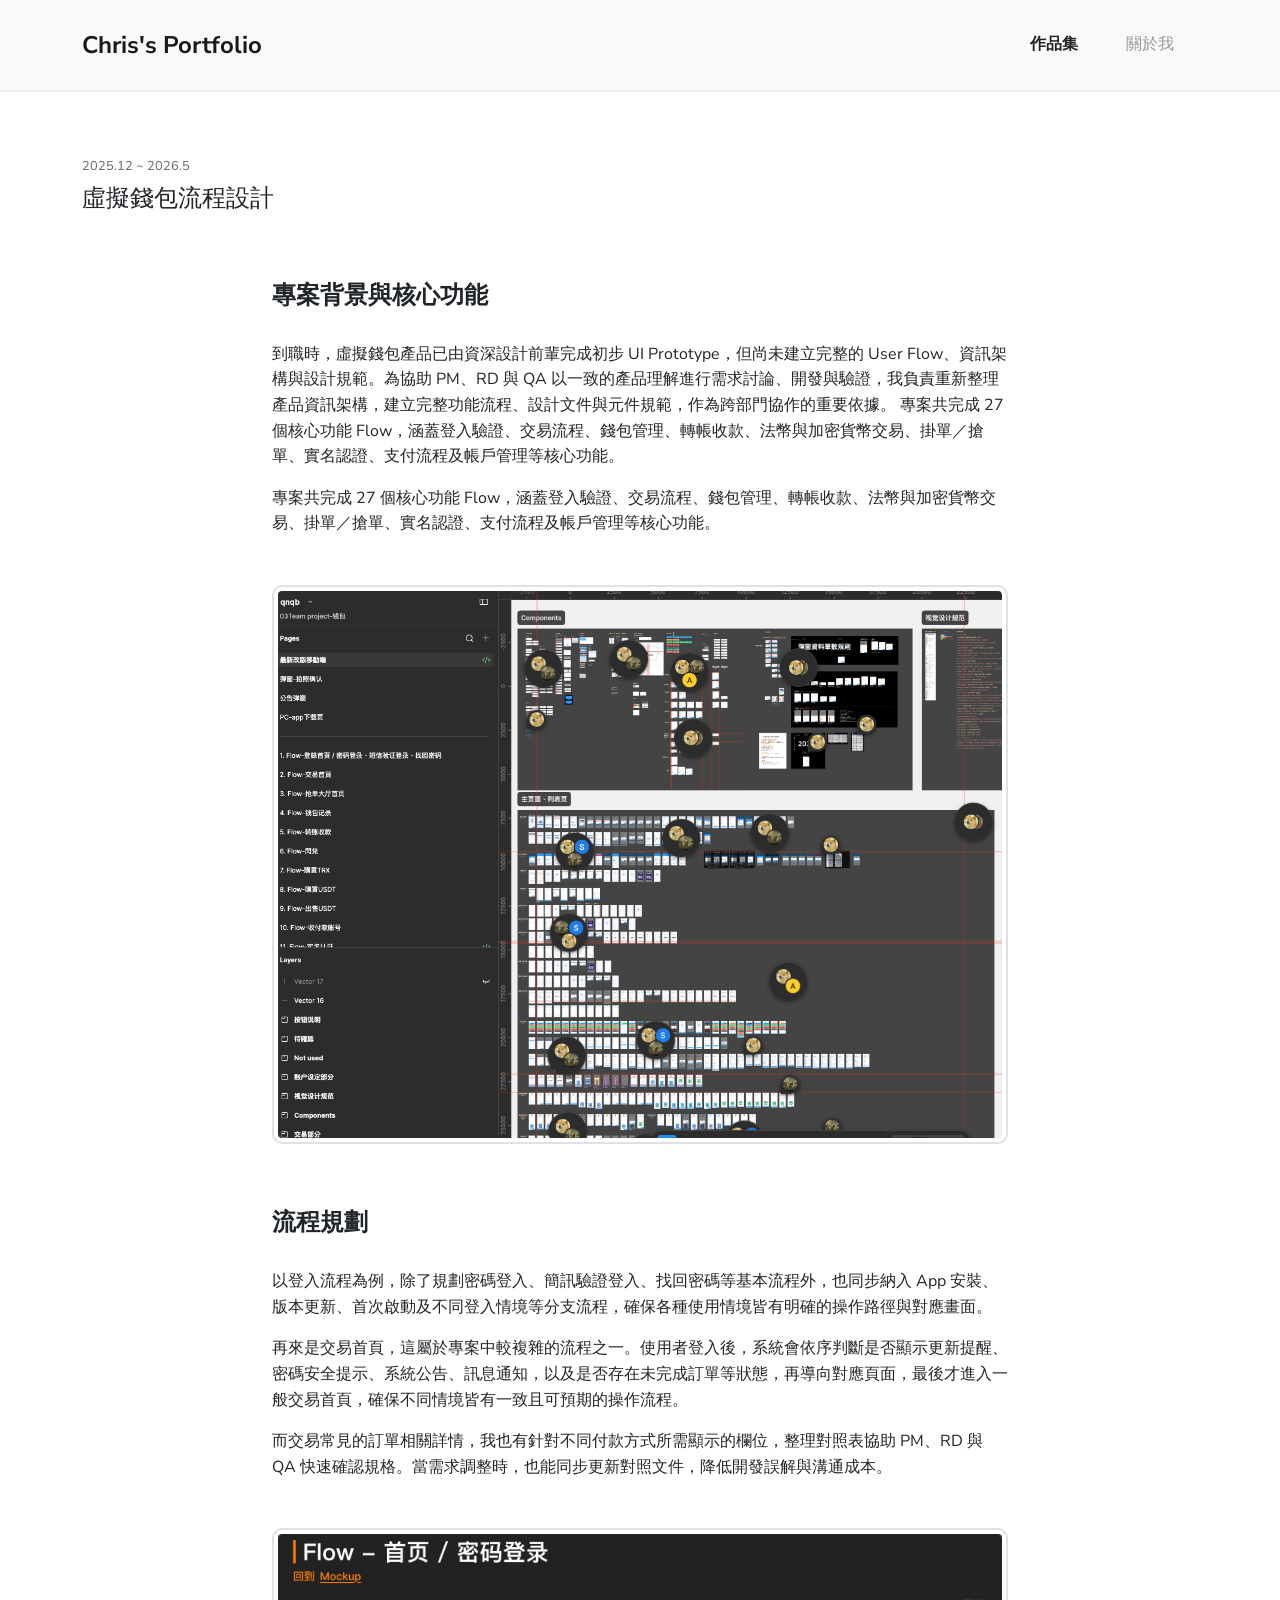
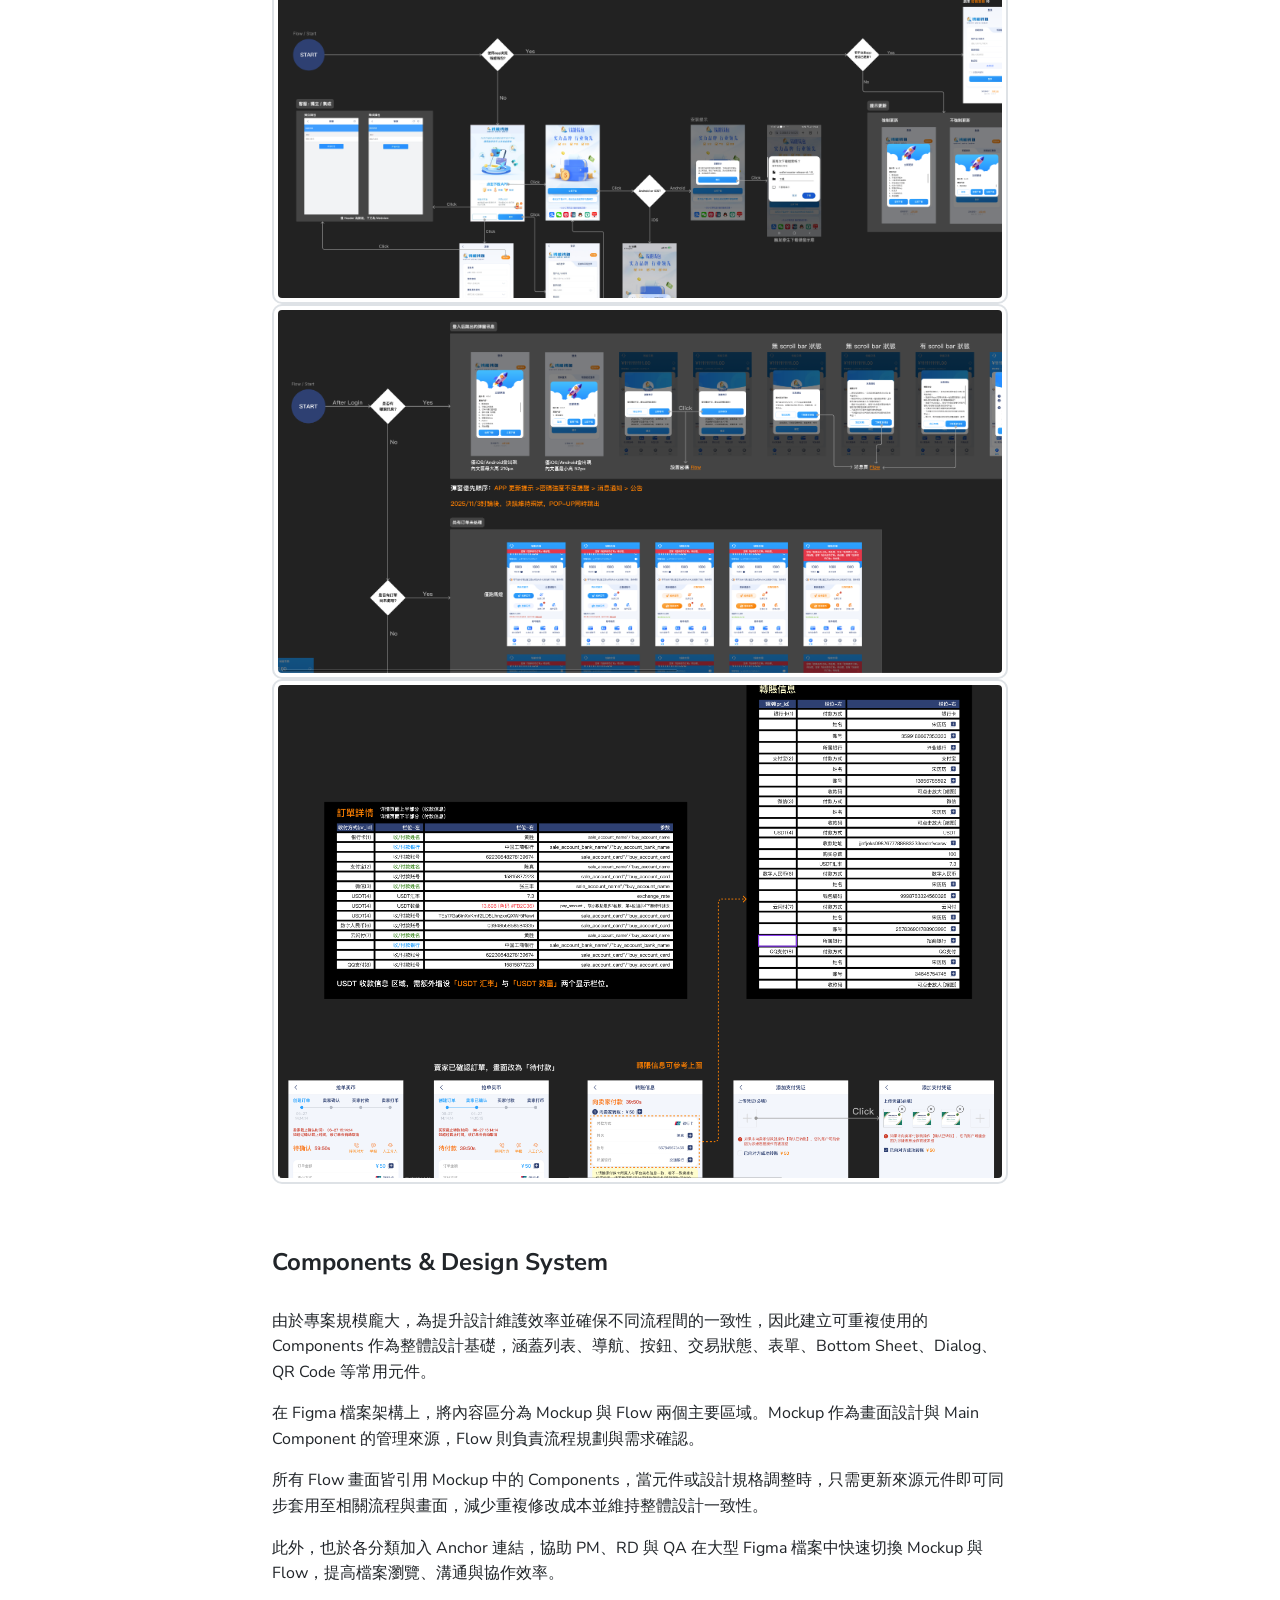
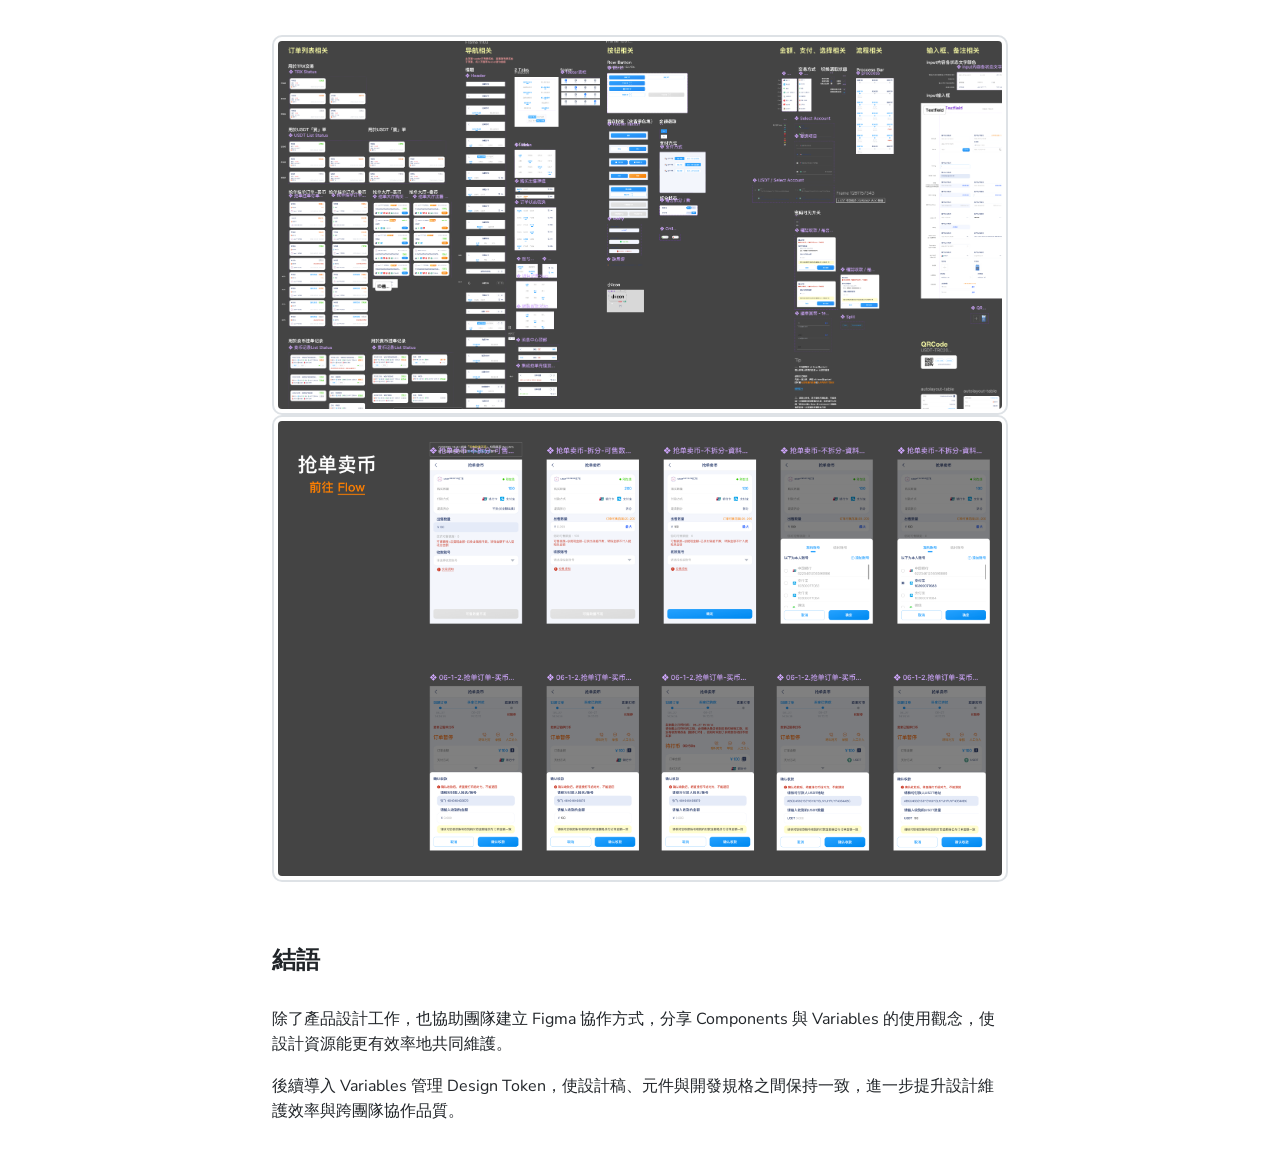
==== portfolio/about-e-wallet.html @ 3ceb44c6 "更新" ====
<!DOCTYPE html>
<html lang="en">

<head>
    <!-- Google tag (gtag.js) -->
    <script async src="https://www.googletagmanager.com/gtag/js?id=G-0X3C6V90GW"></script>
    <script>
        window.dataLayer = window.dataLayer || [];
        function gtag() { dataLayer.push(arguments); }
        gtag('js', new Date());

        gtag('config', 'G-0X3C6V90GW');
    </script>
    <!-- Google Tag Manager -->
    <script>(function (w, d, s, l, i) {
            w[l] = w[l] || []; w[l].push({
                'gtm.start':
                    new Date().getTime(), event: 'gtm.js'
            }); var f = d.getElementsByTagName(s)[0],
                j = d.createElement(s), dl = l != 'dataLayer' ? '&l=' + l : ''; j.async = true; j.src =
                    'https://www.googletagmanager.com/gtm.js?id=' + i + dl; f.parentNode.insertBefore(j, f);
        })(window, document, 'script', 'dataLayer', 'GTM-5DHNLMFF');</script>
    <!-- End Google Tag Manager -->
    <meta charset="UTF-8">
    <meta http-equiv="X-UA-Compatible" content="IE=edge">
    <meta name="viewport" content="width=device-width, initial-scale=1">
    <title>Chris's Portfolio</title>
    <link rel="preconnect" href="https://fonts.gstatic.com" crossorigin="crossorigin" />
    <link rel="preload" as="style"
        href="https://fonts.googleapis.com/css2?family=Nunito+Sans:wght@300;400;700;800&amp;display=swap" />
    <link rel="stylesheet"
        href="https://fonts.googleapis.com/css2?family=Nunito+Sans:wght@300;400;700;800&amp;display=swap" media="print"
        onload="this.media='all'" />
    <noscript>
        <link rel="stylesheet"
            href="https://fonts.googleapis.com/css2?family=Nunito+Sans:wght@300;400;700;800&amp;display=swap" />
    </noscript>
    <link href="./css/font-awesome/css/all.min.css?ver=1.2.0" rel="stylesheet">
    <link href="./css/bootstrap-icons/bootstrap-icons.css?ver=1.2.0" rel="stylesheet">
    <link href="./css/bootstrap.min.css?ver=1.2.0" rel="stylesheet">
    <link href="./css/aos.css?ver=1.2.0" rel="stylesheet">
    <link href="./css/main.css?ver=1.2.0" rel="stylesheet">
    <noscript>
        <style type="text/css">
            [data-aos] {
                opacity: 1 !important;
                transform: translate(0) scale(1) !important;
            }
        </style>
    </noscript>
</head>

<body>
    <header class="bg-light">
        <nav class="navbar navbar-expand-lg navbar-light bg-light" id="header-nav" role="navigation">
            <div class="container"><a class="link-dark navbar-brand site-title mb-0" href="index.html">Chris's
                    Portfolio</a>
                <button class="navbar-toggler" type="button" data-bs-toggle="collapse"
                    data-bs-target="#navbarSupportedContent" aria-controls="navbarSupportedContent"
                    aria-expanded="false" aria-label="Toggle navigation"><span
                        class="navbar-toggler-icon"></span></button>
                <div class="collapse navbar-collapse" id="navbarSupportedContent">
                    <ul class="navbar-nav ms-auto me-2">
                        <li class="nav-item page-active" style="margin-right: 2rem;"><a class="nav-link"
                                href="index.html">作品集</a></li>
                        <li class="nav-item page-default"><a class="nav-link" href="about.html">關於我</a></li>
                    </ul>
                </div>
            </div>
        </nav>
    </header>

    <div class="section px-lg-2 pt-5" id="portfolio-detail">
        <div class="container">

            <div class="title-box mb-5">
                <div class="dateinfo">2025.12 ~ 2026.5</div>
                <div class="title">虛擬錢包流程設計</div>
            </div>

            <div class="row">
                <div class="col-12 col-lg-8 mx-auto">

                    <div class="detail-text-block mb-4">
                        <h3 class="h4 mb-3">專案背景與核心功能</h3>
                        <p>到職時，虛擬錢包產品已由資深設計前輩完成初步 UI Prototype，但尚未建立完整的 User Flow、資訊架構與設計規範。為協助 PM、RD 與 QA 以一致的產品理解進行需求討論、開發與驗證，我負責重新整理產品資訊架構，建立完整功能流程、設計文件與元件規範，作為跨部門協作的重要依據。
專案共完成 27 個核心功能 Flow，涵蓋登入驗證、交易流程、錢包管理、轉帳收款、法幣與加密貨幣交易、掛單／搶單、實名認證、支付流程及帳戶管理等核心功能。</p>
                        <p>專案共完成 27 個核心功能 Flow，涵蓋登入驗證、交易流程、錢包管理、轉帳收款、法幣與加密貨幣交易、掛單／搶單、實名認證、支付流程及帳戶管理等核心功能。</p>  
                    </div>
                    <div class="detail-img-block mb-5">
                        <img src="images/qb-p1.png" class="img-fluid img-thumbnail" alt="介面功能展示">
                    </div>


                    <div class="detail-text-block mb-4">
                        <h3 class="h4 mb-3">流程規劃</h3>
                        <p>以登入流程為例，除了規劃密碼登入、簡訊驗證登入、找回密碼等基本流程外，也同步納入 App 安裝、版本更新、首次啟動及不同登入情境等分支流程，確保各種使用情境皆有明確的操作路徑與對應畫面。</p>
                        <p>再來是交易首頁，這屬於專案中較複雜的流程之一。使用者登入後，系統會依序判斷是否顯示更新提醒、密碼安全提示、系統公告、訊息通知，以及是否存在未完成訂單等狀態，再導向對應頁面，最後才進入一般交易首頁，確保不同情境皆有一致且可預期的操作流程。</p>
                        <p>而交易常見的訂單相關詳情，我也有針對不同付款方式所需顯示的欄位，整理對照表協助 PM、RD 與 QA 快速確認規格。當需求調整時，也能同步更新對照文件，降低開發誤解與溝通成本。</p>
                    </div>
                    <div class="detail-img-block mb-5">
                        <img src="images/qb-p2.png" class="img-fluid img-thumbnail" alt="介面功能展示">
                        <img src="images/qb-p3.png" class="img-fluid img-thumbnail" alt="介面功能展示">
                        <img src="images/qb-p4.png" class="img-fluid img-thumbnail" alt="介面功能展示">
                    </div>

                    <div class="detail-text-block mb-4">
                        <h3 class="h4 mb-3">Components & Design System</h3>
                        <p>由於專案規模龐大，為提升設計維護效率並確保不同流程間的一致性，因此建立可重複使用的 Components 作為整體設計基礎，涵蓋列表、導航、按鈕、交易狀態、表單、Bottom Sheet、Dialog、QR Code 等常用元件。</p>
                        <p>在 Figma 檔案架構上，將內容區分為 Mockup 與 Flow 兩個主要區域。Mockup 作為畫面設計與 Main Component 的管理來源，Flow 則負責流程規劃與需求確認。</p>  
                        <p>所有 Flow 畫面皆引用 Mockup 中的 Components，當元件或設計規格調整時，只需更新來源元件即可同步套用至相關流程與畫面，減少重複修改成本並維持整體設計一致性。</p>
                        <p>此外，也於各分類加入 Anchor 連結，協助 PM、RD 與 QA 在大型 Figma 檔案中快速切換 Mockup 與 Flow，提高檔案瀏覽、溝通與協作效率。</p>
                    </div>
                    <div class="detail-img-block mb-5">
                        <img src="images/qb-p5.png" class="img-fluid img-thumbnail" alt="介面功能展示">
                        <img src="images/qb-p6.png" class="img-fluid img-thumbnail" alt="介面功能展示">
                    </div>

                    <div class="detail-text-block mb-4">
                        <h3 class="h4 mb-3">結語</h3>
                        <p>除了產品設計工作，也協助團隊建立 Figma 協作方式，分享 Components 與 Variables 的使用觀念，使設計資源能更有效率地共同維護。</p>
                        <p>後續導入 Variables 管理 Design Token，使設計稿、元件與開發規格之間保持一致，進一步提升設計維護效率與跨團隊協作品質。</p>  
                    </div>

                </div>
            </div>

        </div>
    </div>

    <div id="scrolltop"><a class="btn btn-secondary" href="#top"><span class="icon"><i
                    class="fas fa-angle-up fa-x"></i></span></a></div>
    <script src="./scripts/imagesloaded.pkgd.min.js?ver=1.2.0"></script>
    <script src="./scripts/masonry.pkgd.min.js?ver=1.2.0"></script>
    <script src="./scripts/BigPicture.min.js?ver=1.2.0"></script>
    <script src="./scripts/purecounter.min.js?ver=1.2.0"></script>
    <script src="./scripts/bootstrap.bundle.min.js?ver=1.2.0"></script>
    <script src="./scripts/aos.min.js?ver=1.2.0"></script>
    <script src="./scripts/main.js?ver=1.2.0"></script>

</body>

</html>
---- portfolio/css/main.css ----
html, body {
  overflow-x: hidden;
}

/**
 * Enable smooth scrolling on the whole document
 */
html {
  scroll-behavior: smooth;
}

/**
 * Disable smooth scrolling when users have prefers-reduced-motion enabled
 */
@media screen and (prefers-reduced-motion: reduce) {
  html {
    scroll-behavior: auto;
  }
}

/**
 * Add .section to every anchored element for scroll margin
 */
.section {
  scroll-margin-top: 2rem;
}

/* Header */
.site-title {
  font-size: 1.5rem;
  font-weight: 700;
  line-height: 3rem;
  text-decoration: none;
}

@media (min-width: 48em) {
  .site-title {
    float: left;
  }
}

.nav-link {
  font-weight: 700;
  color: rgba(0, 0, 0, 0.8) !important;
}

.social-nav .nav-link {
  padding: 0 0.5rem;
  font-size: 1.1rem;
  line-height: 2.5rem;
}

.nav-link:hover,
.nav-link:focus,
.active .nav-link {
  color: rgba(0, 0, 0, 0.6) !important;
}

/* Hero (intro) section */
.intro-title {
  font-weight: 800;
}

@-webkit-keyframes animateWave {
  0% {
    transform: scale(1, 0);
  }
  100% {
    transform: scale(1, 1);
  }
}

@keyframes animateWave {
  0% {
    transform: scale(1, 0);
  }
  100% {
    transform: scale(1, 1);
  }
}

.wave-bg {
  display: block;
  height: 220px;
  width: 100%;
  min-width: 600px;
  transform-origin: top;
  -webkit-animation: animateWave 2000ms cubic-bezier(0.23, 1, 0.32, 1) forwards;
          animation: animateWave 2000ms cubic-bezier(0.23, 1, 0.32, 1) forwards;
  background-image: url("../images/wave-bg.svg");
  background-position: center;
  background-repeat: no-repeat;
}

img.avatar {
  border-radius: 10px;
}

/* Masonary grid for portfolio */
.grid:after {
  content: '';
  display: block;
  clear: both;
}

/* Grid Item */
.grid-sizer,
.grid-item {
  width: 100%;
}

.grid-item {
  padding-bottom: 12px;
}

@media (min-width: 48em) {
  .grid-sizer,
  .grid-item {
    width: 25%;
  }
  .grid-item {
    float: left;
    padding: 6px;
  }
}

.grid-item img {
  display: block;
  width: 100%;
  max-width: 100%;
}

/* Portfolio */
.portolio-section .container {
  padding: 0;
}

.portfolio-item {
  position: relative;
  overflow: hidden;
  text-align: center;
  margin: 0;
}

.portfolio-item figcaption {
  position: absolute;
  top: auto;
  bottom: 0;
  left: 0;
  width: 100%;
  padding: 12px;
  background: rgba(255, 255, 255, 0.75);
  transition: transform 0.35s;
  transform: translate3d(0, 100%, 0);
}

.portfolio-item figcaption h4 {
  color: #222;
  font-size: 16px;
  text-transform: uppercase;
  font-weight: 700;
  margin-bottom: 3px;
}

.portfolio-item figcaption p {
  color: #444;
  font-size: 14px;
  font-weight: 600;
  margin-bottom: 0;
}

.portfolio-item:hover figcaption {
  transform: translate3d(0, 0, 0);
}

/* Portolio Caption */
#bp_container .bp-xc {
  background: #F6E05E !important;
}

#bp_caption a {
  text-decoration: none;
}

/* Footer section */
footer a:not(.nav-link) {
  color: inherit;
  font-weight: 600;
  text-decoration: none;
  cursor: pointer;
}

/* Scroll Top */
#scrolltop {
  display: block;
  visibility: hidden;
  opacity: 0;
  transition: visibility 0s, opacity 0.5s ease-in;
  position: fixed;
  bottom: 20px;
  right: 20px;
}

#scrolltop .btn {
  padding: 3px 11px;
  border-radius: 50%;
}

/* Additional utility styles */
.container-narrow {
  max-width: 1024px;
  margin: 0 auto;
}

.text-small {
  font-size: 0.875rem;
}

.text-uppercase {
  letter-spacing: 0.05em;
}

.hover-effect {
  transition: transform .18s ease-in-out;
}

.hover-effect:hover {
  transform: translateY(-2px);
}

.marker {
  position: relative;
  display: inline;
  width: auto;
}

.marker-center {
  padding-right: 0;
}

.marker:after {
  content: "";
  width: 125px;
  height: 30px;
  position: absolute;
  bottom: -25px;
  right: -30px;
  background-image: url("../images/marker.svg");
  background-repeat: no-repeat;
}

.marker-center:after {
  bottom: -30px;
  left: 50%;
  margin-left: -60px;
}

@media (max-width: 575.98px) {
  .marker {
    padding-right: 0;
  }
  .marker:after {
    bottom: -30px;
    left: 50%;
    margin-left: -60px;
  }
}

.entry-title a {
  text-decoration: none;
}

.introduce-line-height{
  line-height: 1.8;
}

@media (max-width: 576px){
  .introduce-line-height{
    line-height: 1.6;
  }
  .mobile-lineheight{
    margin-top: 1em;
  }
}

.bg-light{
    background-color: #f9f9f9 !important;
    border-bottom: 0.25px solid #eee;
}

.page-default a{
  color: #999 !important;
  font-weight: 200;
}

.page-active a{
  color: #222 !important;
}

.case{
  padding-top: 5em;
}

.dateinfo{
  font-size: 0.8em;
  color: #666;
  margin-bottom: 0.2em;
}

.title-box .title{
  font-size: 1.5em;
}

.case-cover a img{
  width: 100%;
  height: auto;
}
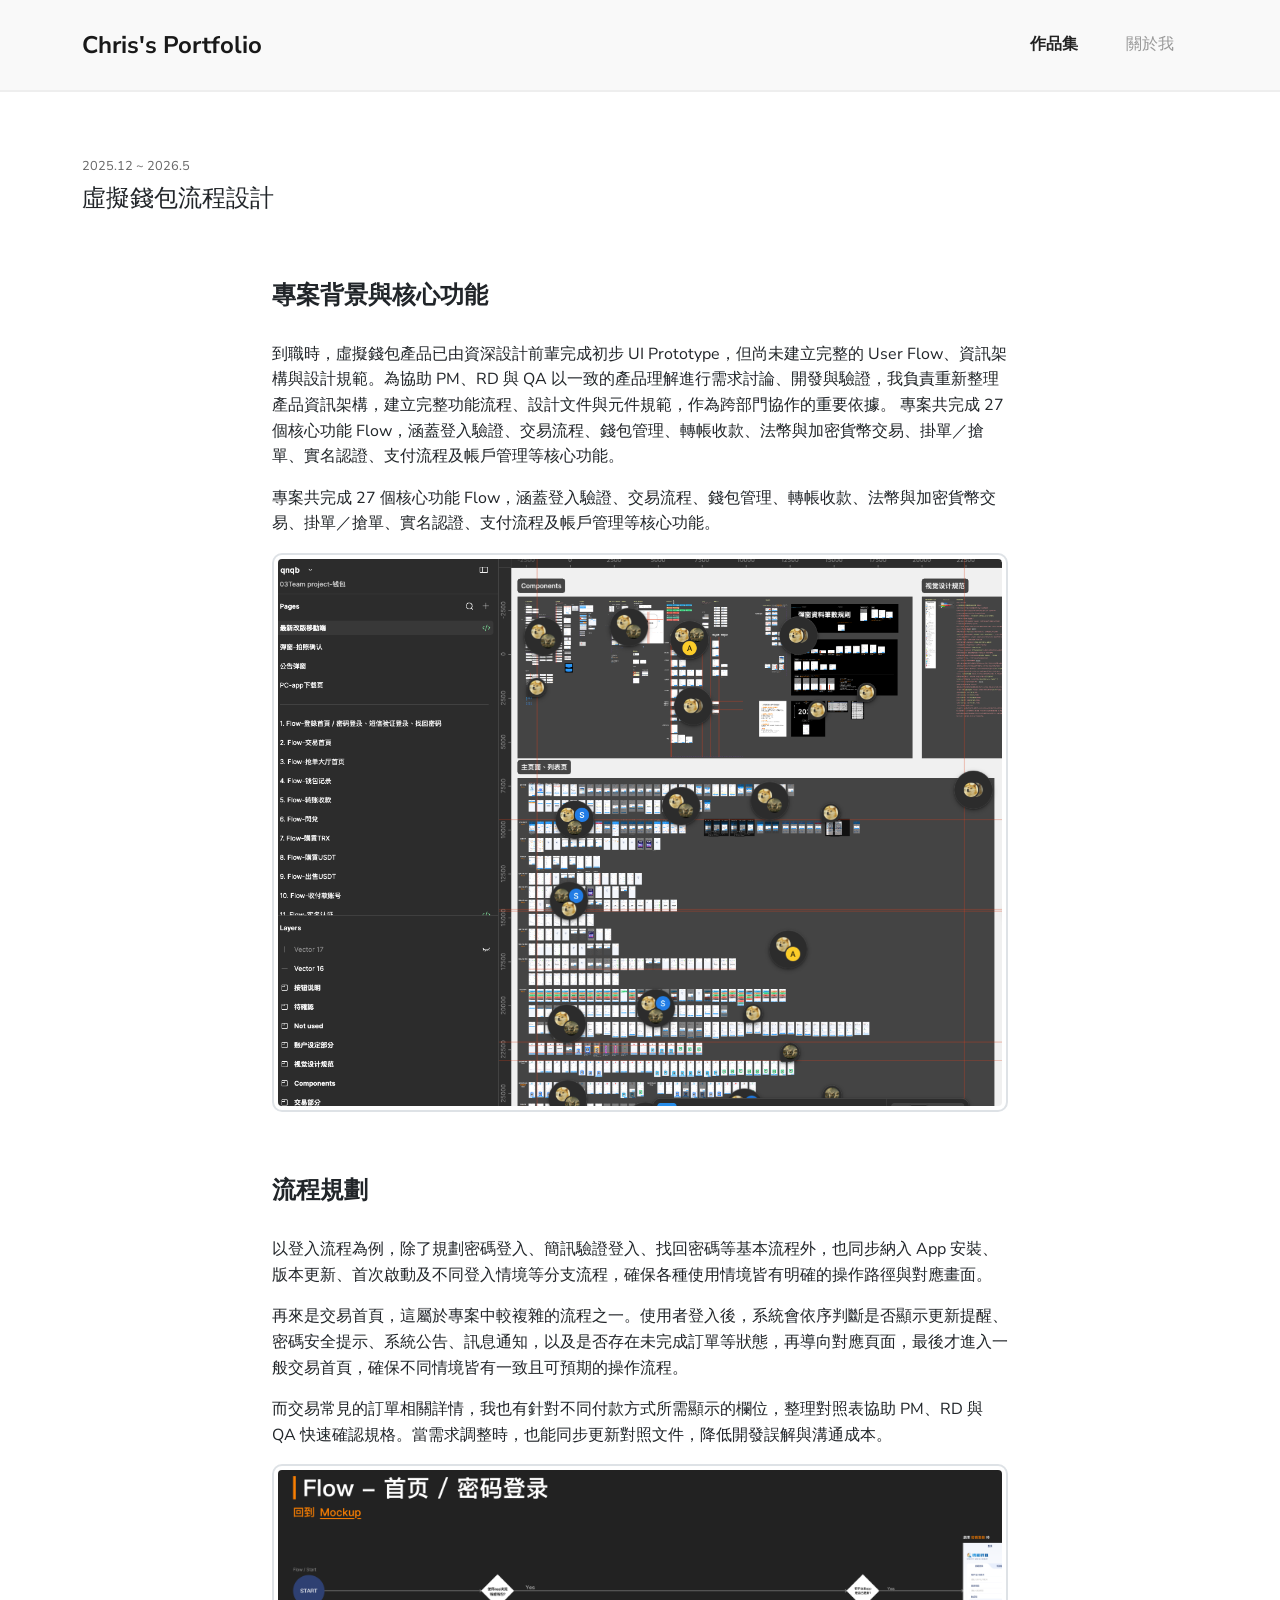
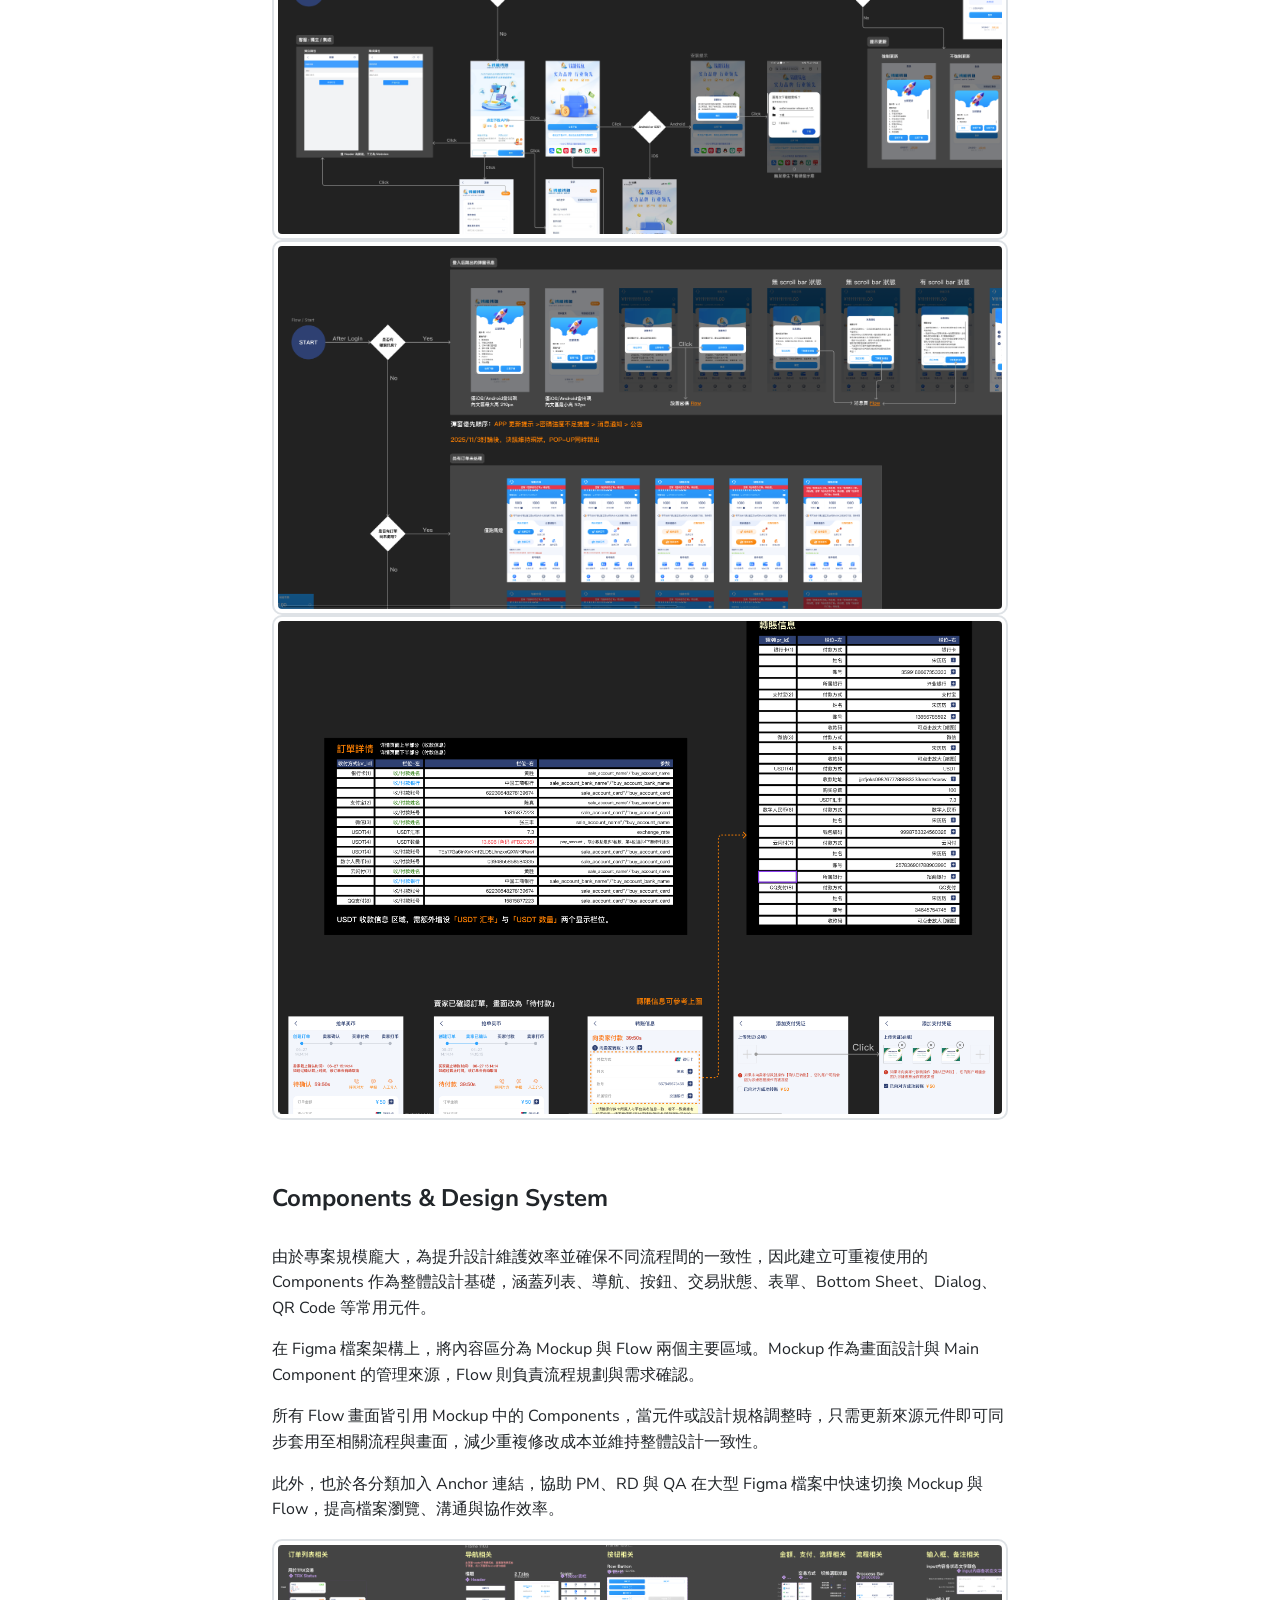
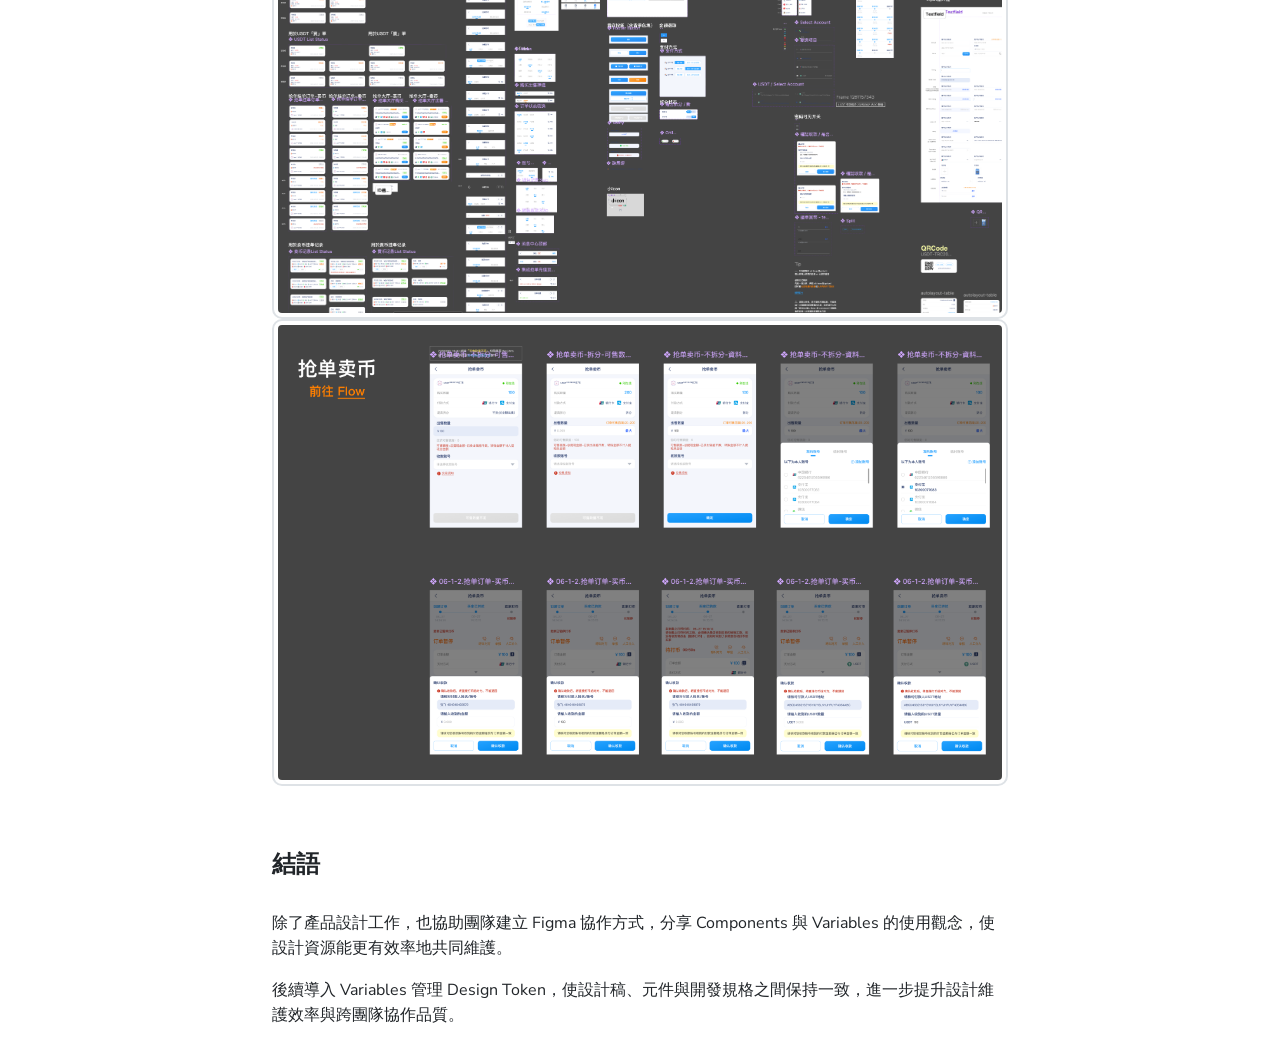
==== commit 4cd3a3bf: "update0729" ====
--- a/portfolio/about-e-wallet.html
+++ b/portfolio/about-e-wallet.html
@@ -81,7 +81,7 @@
             <div class="row">
                 <div class="col-12 col-lg-8 mx-auto">
 
-                    <div class="detail-text-block mb-4">
+                    <div class="detail-text-block mb-2">
                         <h3 class="h4 mb-3">專案背景與核心功能</h3>
                         <p>到職時，虛擬錢包產品已由資深設計前輩完成初步 UI Prototype，但尚未建立完整的 User Flow、資訊架構與設計規範。為協助 PM、RD 與 QA 以一致的產品理解進行需求討論、開發與驗證，我負責重新整理產品資訊架構，建立完整功能流程、設計文件與元件規範，作為跨部門協作的重要依據。
 專案共完成 27 個核心功能 Flow，涵蓋登入驗證、交易流程、錢包管理、轉帳收款、法幣與加密貨幣交易、掛單／搶單、實名認證、支付流程及帳戶管理等核心功能。</p>
@@ -92,7 +92,7 @@
                     </div>
 
 
-                    <div class="detail-text-block mb-4">
+                    <div class="detail-text-block mb-2">
                         <h3 class="h4 mb-3">流程規劃</h3>
                         <p>以登入流程為例，除了規劃密碼登入、簡訊驗證登入、找回密碼等基本流程外，也同步納入 App 安裝、版本更新、首次啟動及不同登入情境等分支流程，確保各種使用情境皆有明確的操作路徑與對應畫面。</p>
                         <p>再來是交易首頁，這屬於專案中較複雜的流程之一。使用者登入後，系統會依序判斷是否顯示更新提醒、密碼安全提示、系統公告、訊息通知，以及是否存在未完成訂單等狀態，再導向對應頁面，最後才進入一般交易首頁，確保不同情境皆有一致且可預期的操作流程。</p>
@@ -104,7 +104,7 @@
                         <img src="images/qb-p4.png" class="img-fluid img-thumbnail" alt="介面功能展示">
                     </div>
 
-                    <div class="detail-text-block mb-4">
+                    <div class="detail-text-block mb-2">
                         <h3 class="h4 mb-3">Components & Design System</h3>
                         <p>由於專案規模龐大，為提升設計維護效率並確保不同流程間的一致性，因此建立可重複使用的 Components 作為整體設計基礎，涵蓋列表、導航、按鈕、交易狀態、表單、Bottom Sheet、Dialog、QR Code 等常用元件。</p>
                         <p>在 Figma 檔案架構上，將內容區分為 Mockup 與 Flow 兩個主要區域。Mockup 作為畫面設計與 Main Component 的管理來源，Flow 則負責流程規劃與需求確認。</p>  
@@ -116,7 +116,7 @@
                         <img src="images/qb-p6.png" class="img-fluid img-thumbnail" alt="介面功能展示">
                     </div>
 
-                    <div class="detail-text-block mb-4">
+                    <div class="detail-text-block mb-2">
                         <h3 class="h4 mb-3">結語</h3>
                         <p>除了產品設計工作，也協助團隊建立 Figma 協作方式，分享 Components 與 Variables 的使用觀念，使設計資源能更有效率地共同維護。</p>
                         <p>後續導入 Variables 管理 Design Token，使設計稿、元件與開發規格之間保持一致，進一步提升設計維護效率與跨團隊協作品質。</p>  
--- a/portfolio/css/main.css
+++ b/portfolio/css/main.css
@@ -314,4 +314,10 @@
 .case-cover a img{
   width: 100%;
   height: auto;
+}
+
+.dateinfo{
+  font-size: 0.8em;
+  color: #666;
+  margin-bottom: 0.2em;
 }
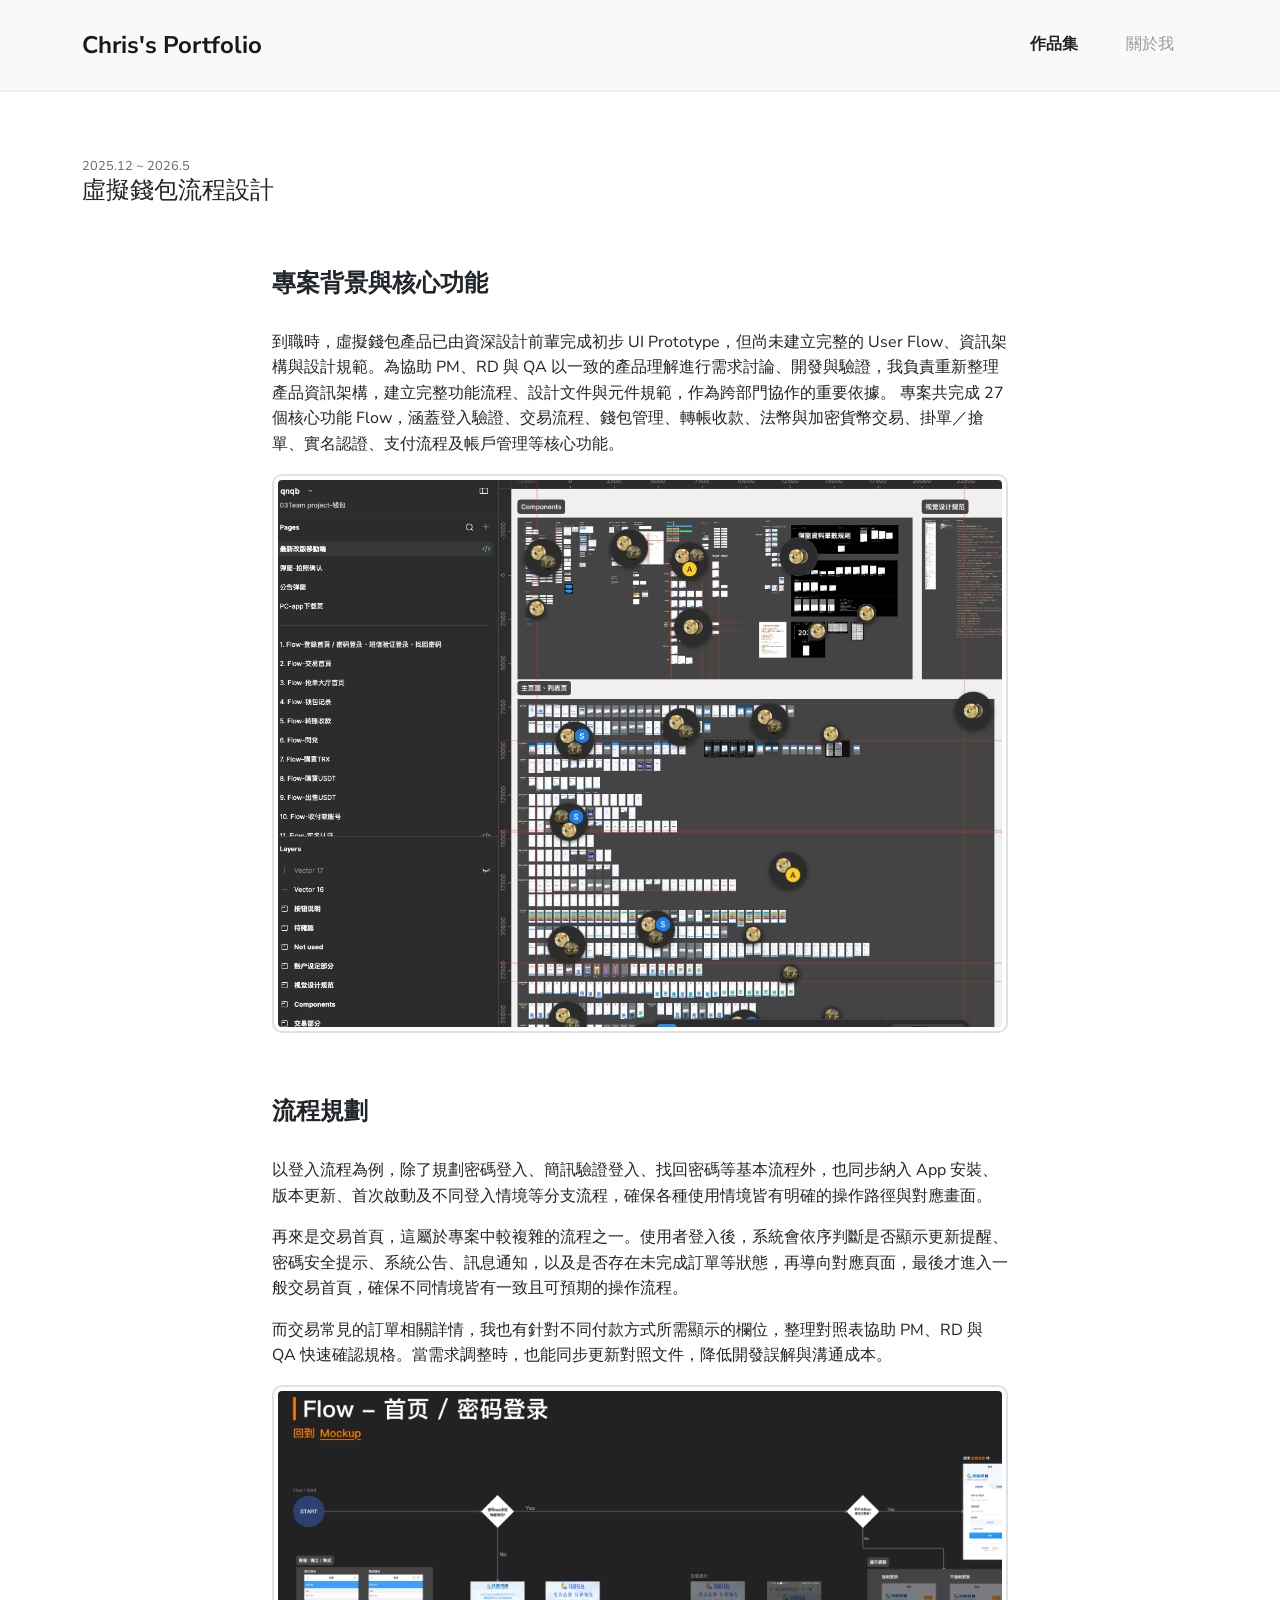
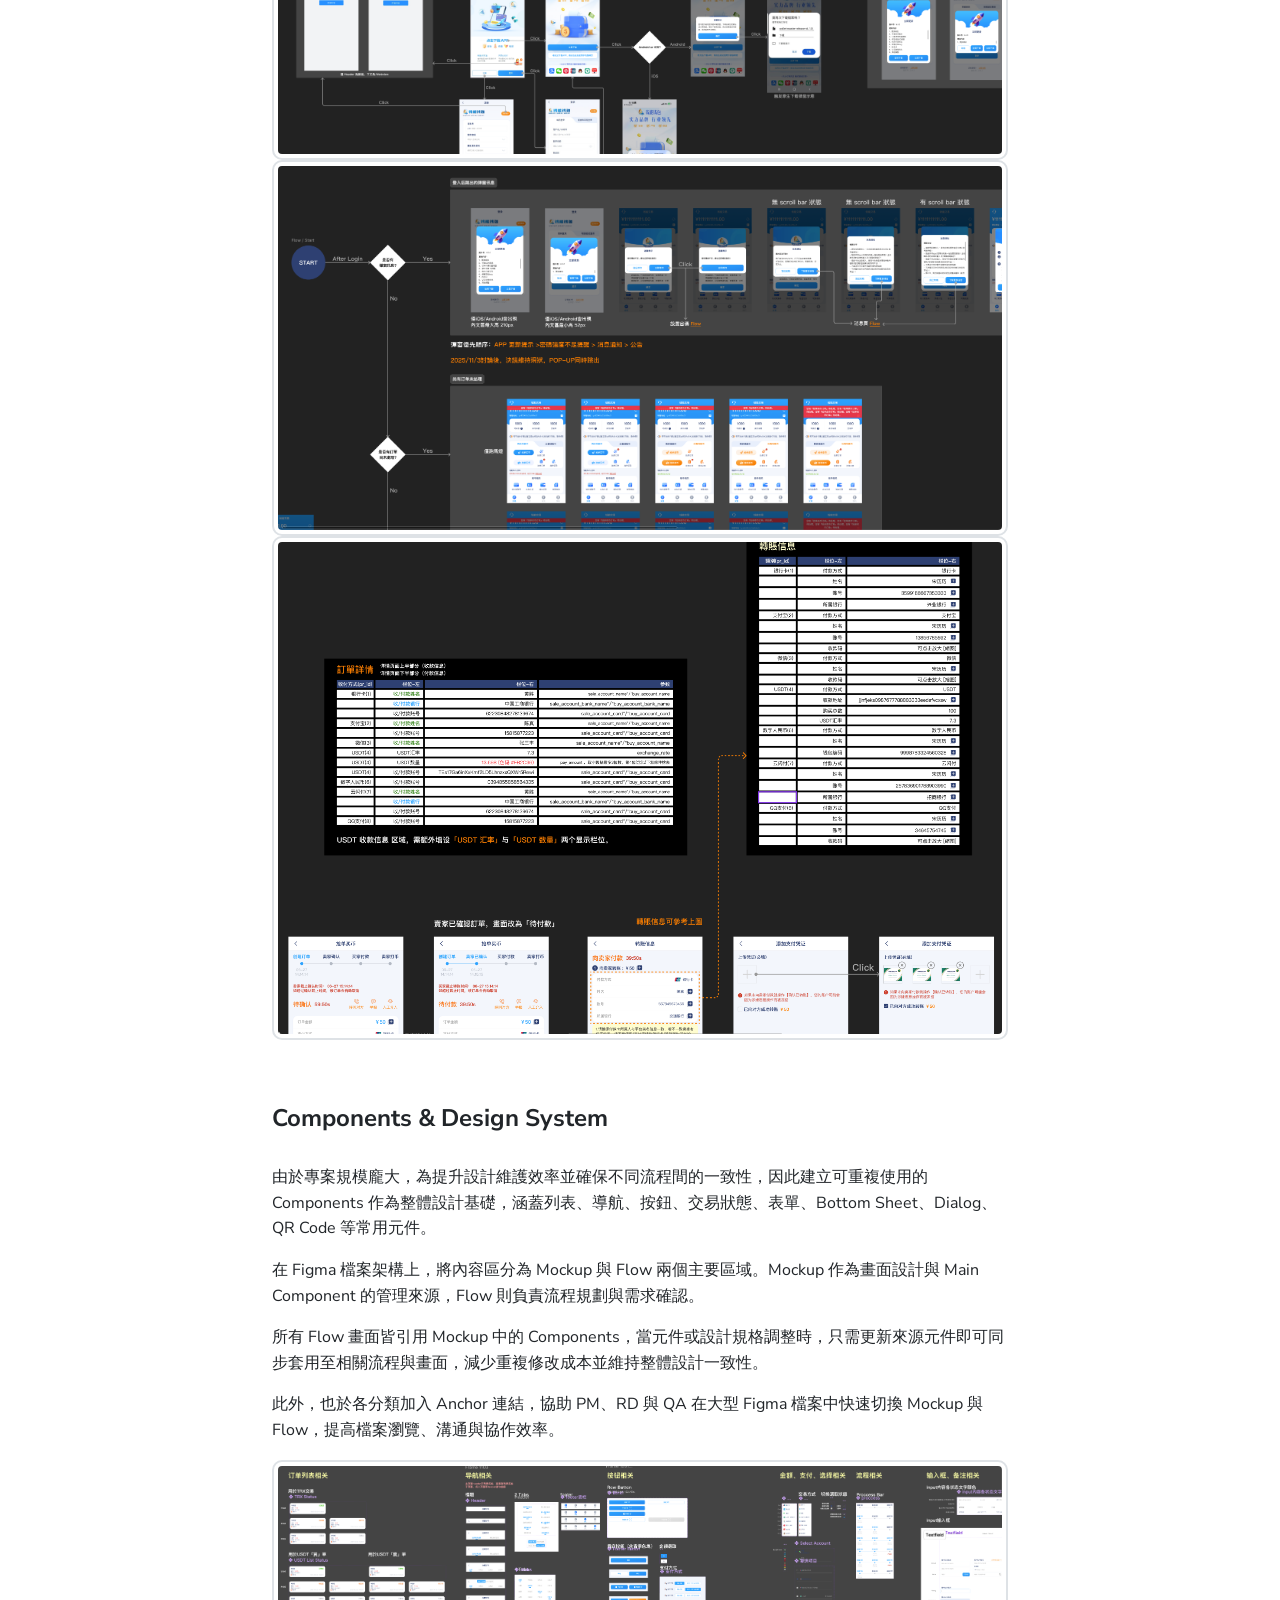
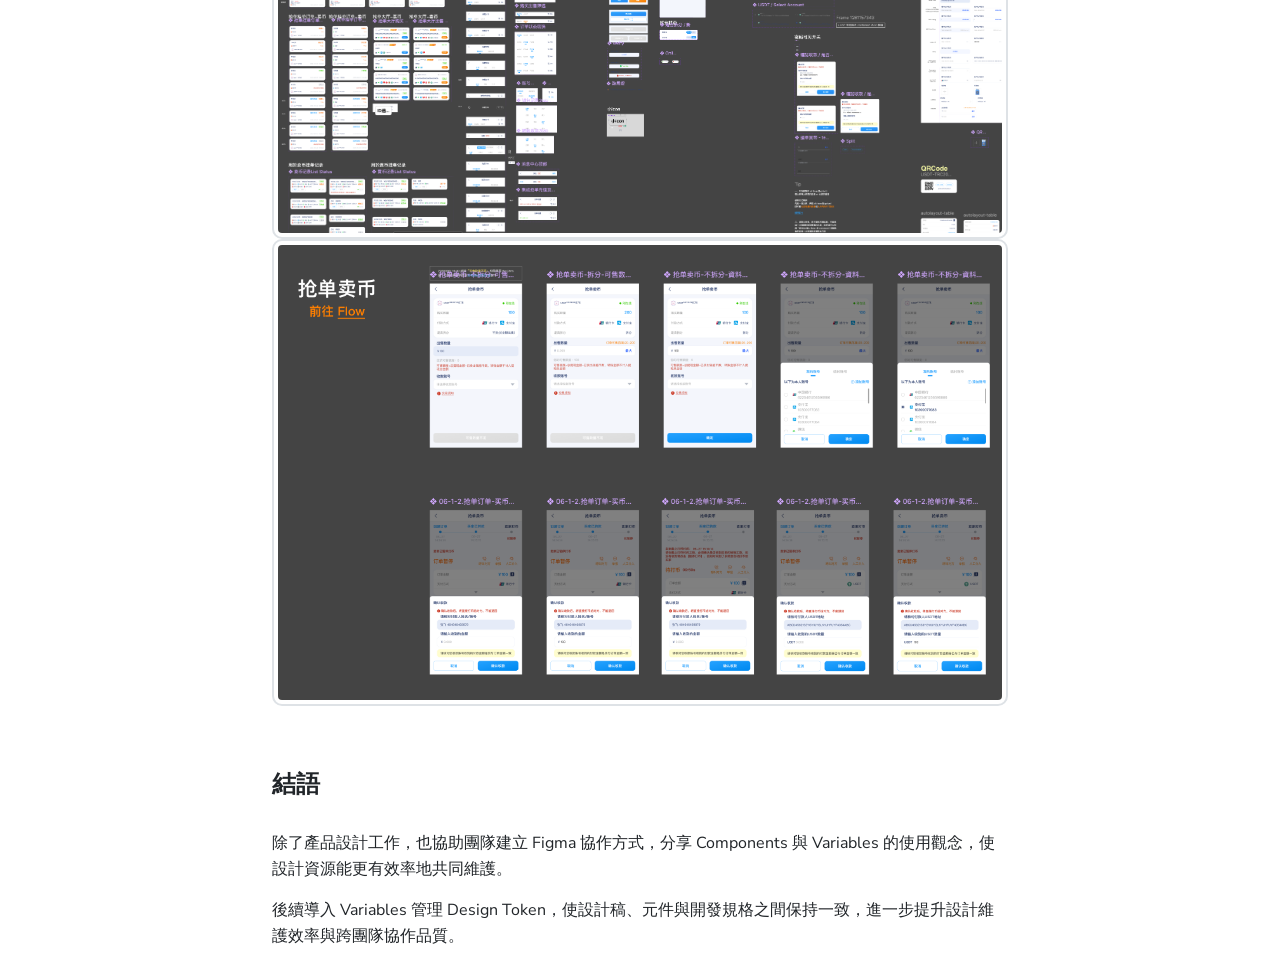
==== commit be6ad11e: "Update about-e-wallet.html" ====
--- a/portfolio/about-e-wallet.html
+++ b/portfolio/about-e-wallet.html
@@ -85,7 +85,7 @@
                         <h3 class="h4 mb-3">專案背景與核心功能</h3>
                         <p>到職時，虛擬錢包產品已由資深設計前輩完成初步 UI Prototype，但尚未建立完整的 User Flow、資訊架構與設計規範。為協助 PM、RD 與 QA 以一致的產品理解進行需求討論、開發與驗證，我負責重新整理產品資訊架構，建立完整功能流程、設計文件與元件規範，作為跨部門協作的重要依據。
 專案共完成 27 個核心功能 Flow，涵蓋登入驗證、交易流程、錢包管理、轉帳收款、法幣與加密貨幣交易、掛單／搶單、實名認證、支付流程及帳戶管理等核心功能。</p>
-                        <p>專案共完成 27 個核心功能 Flow，涵蓋登入驗證、交易流程、錢包管理、轉帳收款、法幣與加密貨幣交易、掛單／搶單、實名認證、支付流程及帳戶管理等核心功能。</p>  
+                        
                     </div>
                     <div class="detail-img-block mb-5">
                         <img src="images/qb-p1.png" class="img-fluid img-thumbnail" alt="介面功能展示">
--- a/portfolio/css/main.css
+++ b/portfolio/css/main.css
@@ -319,5 +319,14 @@
 .dateinfo{
   font-size: 0.8em;
   color: #666;
-  margin-bottom: 0.2em;
+  margin-bottom: 0;
+}
+
+.title-box .title{
+  line-height: 1.2 !important;
+}
+
+.title-box .title a{
+  color: #0f5075;
+  text-decoration: none;
 }
